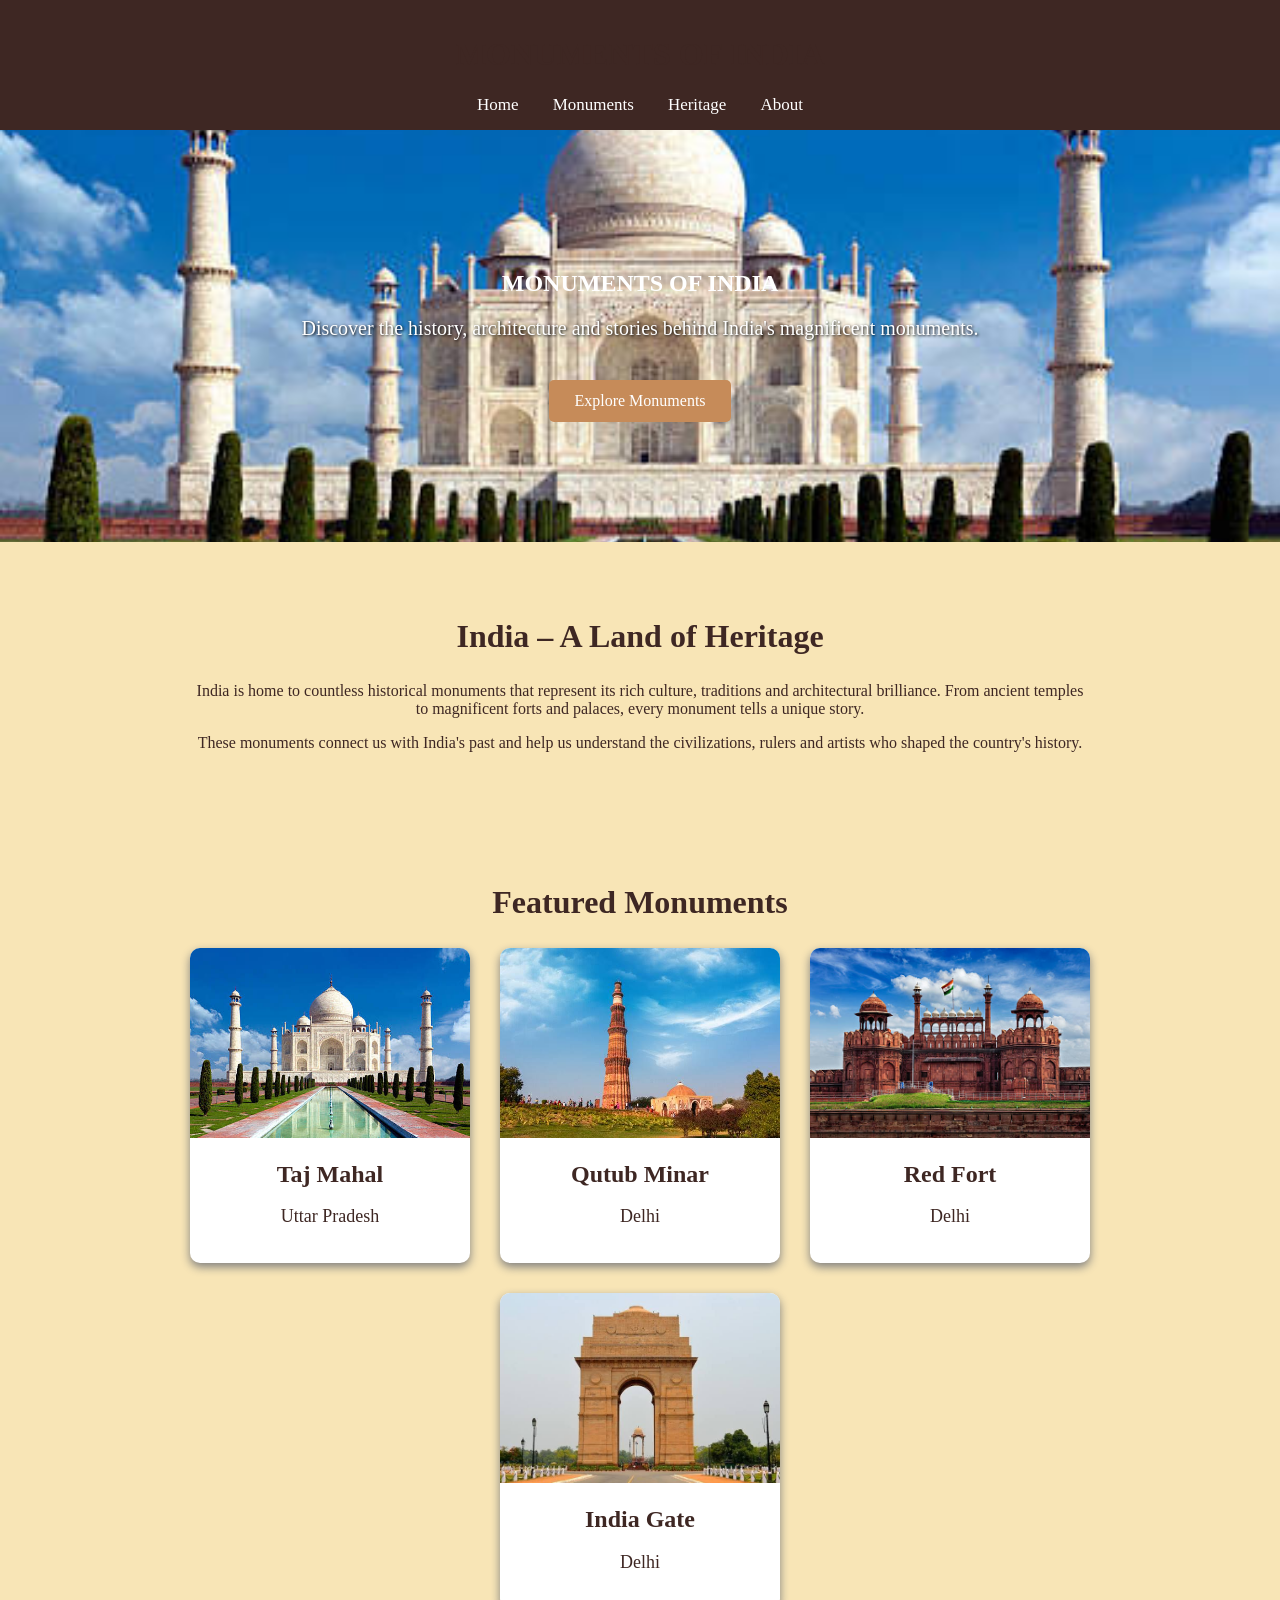
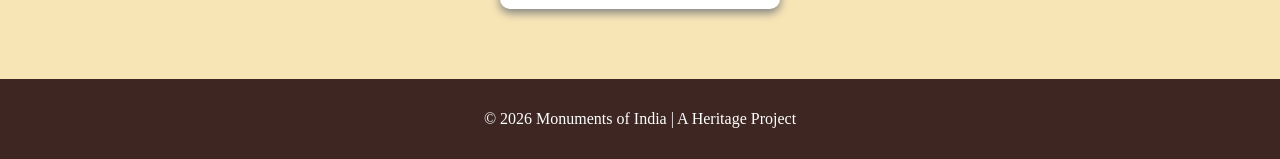
==== index.html @ ec110627 "Initial monuments website" ====
<!DOCTYPE html>
<html>

<head>
    <title>Monuments of India</title>
    <link rel="stylesheet" href="style.css">
</head>

<body style="background:#f8e5b6">

    <!-- Navigation Bar -->
    <div class="navbar" align="center">

        <h1>MONUMENTS OF INDIA</h1>


        <a href="index.html">Home</a>
        <a href="monuments.html">Monuments</a>
        <a href="heritage.html">Heritage</a>
        <a href="about.html">About</a>

    </div>


    <!-- Main Heading -->
    <div class="hero" align="center">

        <h2>MONUMENTS OF INDIA</h2>

        <p>
            Discover the history, architecture and stories
            behind India's magnificent monuments.
        </p>

        <a href="monuments.html" class="button">
            Explore Monuments
        </a>

    </div>


    <!-- Introduction -->
    <div class="intro" align="center">

        <h2>India – A Land of Heritage</h2>

        <p>
            India is home to countless historical monuments that
            represent its rich culture, traditions and architectural
            brilliance. From ancient temples to magnificent forts
            and palaces, every monument tells a unique story.
        </p>

        <p>
            These monuments connect us with India's past and help
            us understand the civilizations, rulers and artists
            who shaped the country's history.
        </p>

    </div>


    <!-- Featured Monuments -->
    <div class="featured" align="center">

        <h2>Featured Monuments</h2>

        <div class="cards" align="center">


            <!-- Taj Mahal -->
            <div class="card" align="center">

                <img src="images/tajmahal.jpg"
                     alt="Taj Mahal"
                     width="280">

                <h3>
                    <font size="5">Taj Mahal</font>
                </h3>

                <p>
                     <font size="4">Uttar Pradesh</font>
                </p>

            </div>


            <!-- Qutub Minar -->
            <div class="card" align="center">

                <img src="images/qutub.jpg"
                     alt="Qutub Minar"
                     width="280">

                <h3>
                    <font size="5">Qutub Minar</font>
                </h3>

                <p>
                    <font size="4">Delhi</font>
                </p>

            </div>


            <!-- Red Fort -->
            <div class="card" align="center">

                <img src="images/fort.jpg"
                     alt="Red Fort"
                     width="280">

                <h3>
                    <font size="5">Red Fort</font>
                </h3>

                <p>
                   <font size="4">Delhi</font>
                </p>

            </div>


            <!-- India Gate -->
            <div class="card" align="center">

                <img src="images/india gate.jpg"
                     alt="India Gate"
                     width="280">

                <h3>
                    <font size="5">India Gate</font>
                </h3>

                <p>
                     <font size="4">Delhi</font>
                </p>

            </div>

        </div>

    </div>


    <!-- Footer -->
    <footer align="center">

        <p>
            © 2026 Monuments of India | A Heritage Project
        </p>

    </footer>

</body>

</html>
---- style.css ----
body {
    margin: 0;
    font-family: Georgia, serif;
    background-color: #f5e6c8;
    color: #3e2723;
}


/* Navigation Bar */

.navbar {
    background-color: #3e2723;
    padding: 15px;
    text-align: center;
}

.navbar h2 {
    color: #f5e6c8;
    margin: 5px;
}

.navbar a {
    color: white;
    text-decoration: none;
    margin: 15px;
    font-size: 17px;
}

.navbar a:hover {
    color: #c68b59;
}


/* Home Hero Section */

.hero {
    text-align: center;
    padding: 120px 20px;
    background-image: url("images/tajmahal.jpg");
    background-size: cover;
    background-position: center;
    color: white;
}

.hero h1 {
    font-size: 50px;
    text-shadow: 2px 2px 5px black;
}

.hero p {
    font-size: 20px;
    text-shadow: 1px 1px 3px black;
}


/* Button */

.button {
    display: inline-block;
    background-color: #c68b59;
    color: white;
    padding: 12px 25px;
    text-decoration: none;
    margin-top: 20px;
    border-radius: 5px;
}


/* Introduction */

.intro {
    text-align: center;
    padding: 50px 15%;
}

.intro h2,
.featured h2 {
    font-size: 32px;
}


/* Featured Section */

.featured {
    text-align: center;
    padding: 40px;
}

.cards {
    display: flex;
    justify-content: center;
    gap: 30px;
    flex-wrap: wrap;
}


.card {
    background-color: white;
    width: 280px;
    padding-bottom: 20px;
    border-radius: 10px;
    box-shadow: 0 4px 10px gray;
}


.card img {
    width: 100%;
    height: 190px;
    object-fit: cover;
    border-radius: 10px 10px 0 0;
}


/* Heritage Page */

.page-heading {
    text-align: center;
    background-color: #c68b59;
    color: white;
    padding: 60px;
}


.page-heading h1 {
    font-size: 40px;
}


.heritage-content {
    padding: 40px 12%;
    line-height: 1.7;
}


.heritage-content h2 {
    color: #6d4030;
    margin-top: 30px;
}


/* Table */

table {
    width: 100%;
    border-collapse: collapse;
    margin-top: 20px;
    background-color: white;
}


th,
td {
    border: 1px solid #8d6e63;
    padding: 12px;
    text-align: center;
}


th {
    background-color: #3e2723;
    color: white;
}


/* Footer */

footer {
    background-color: #3e2723;
    color: white;
    text-align: center;
    padding: 15px;
    margin-top: 30px;
}
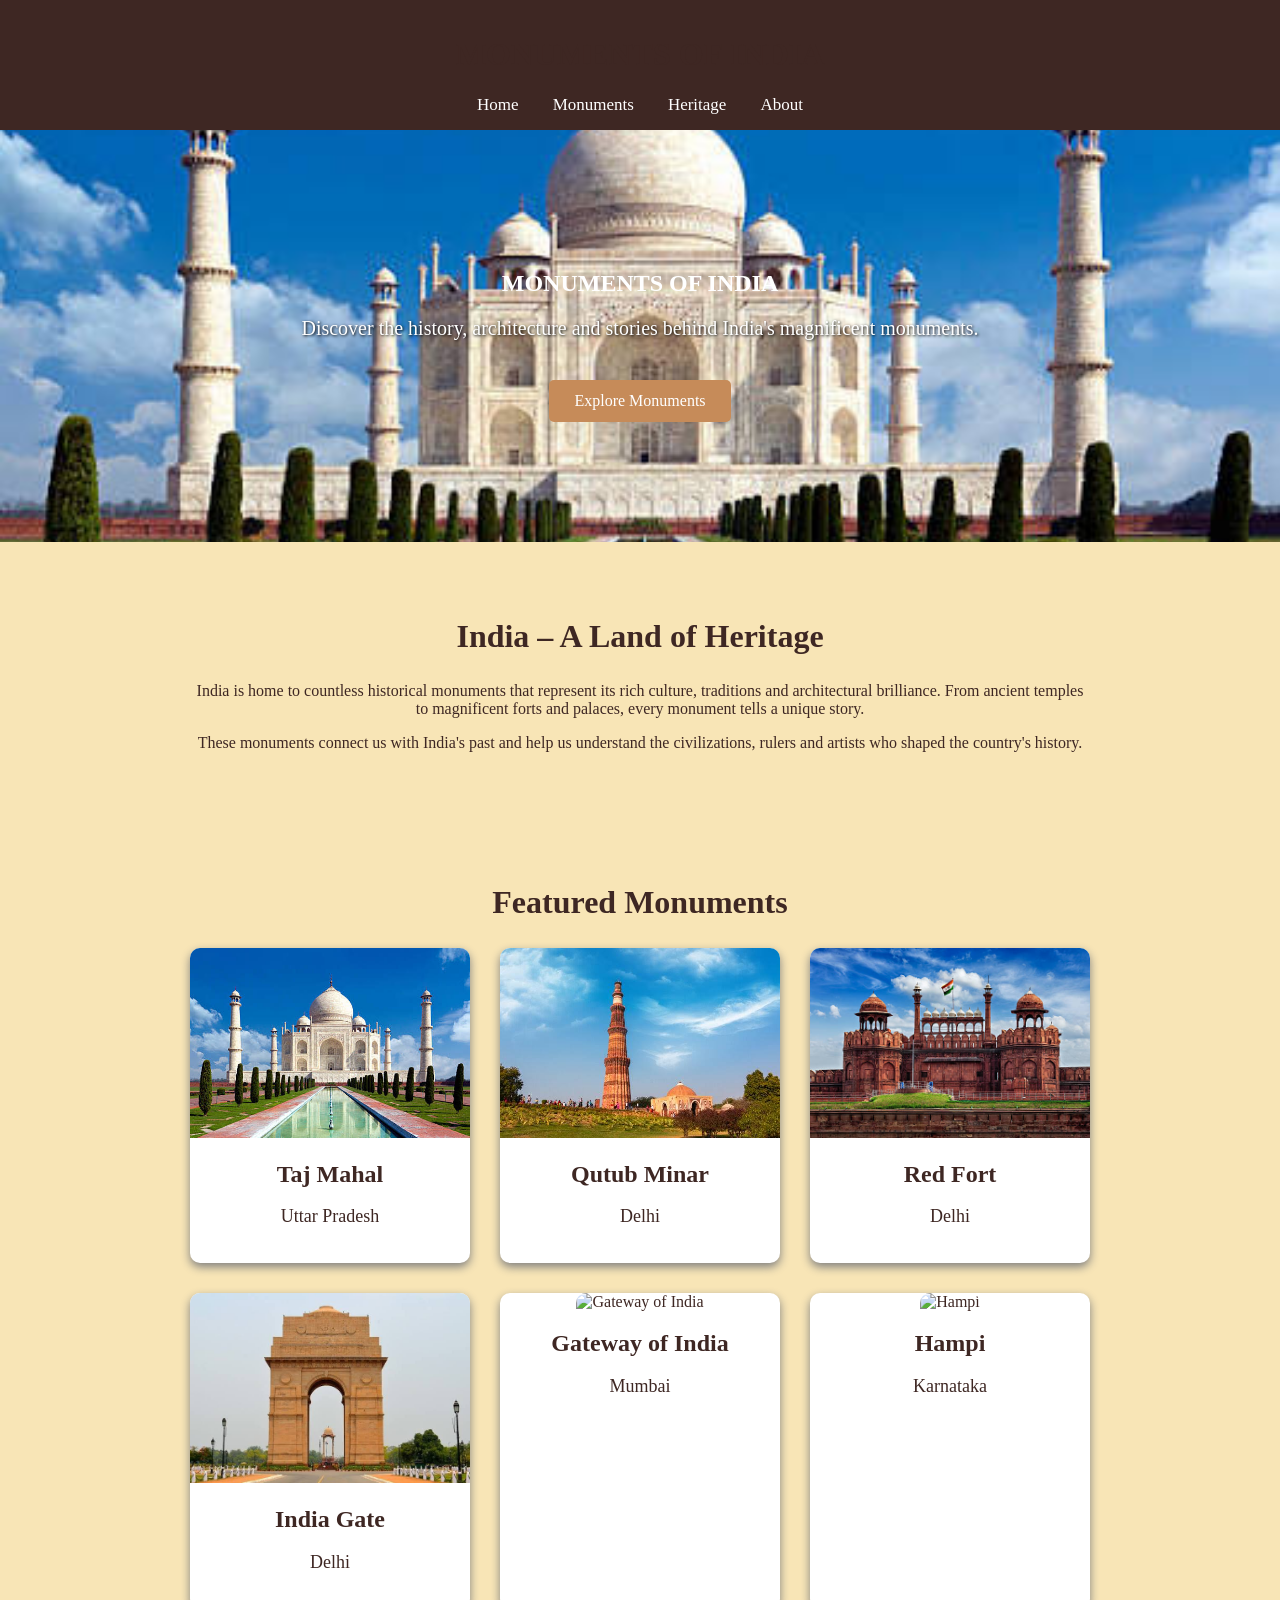
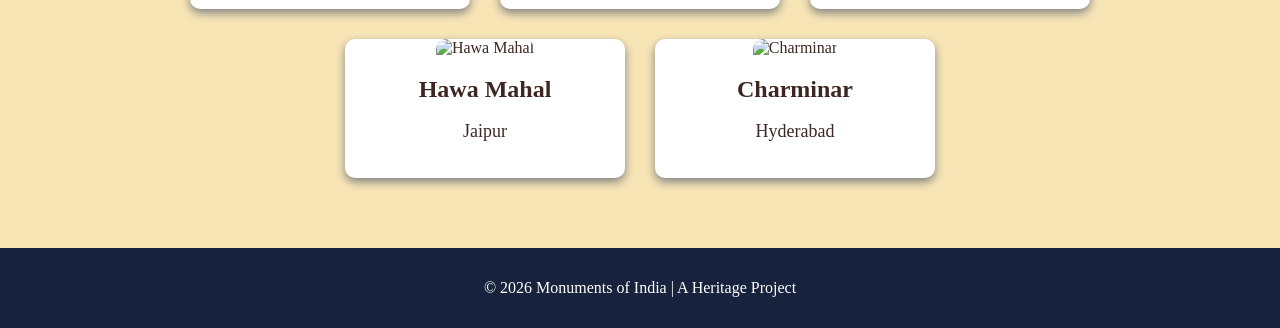
==== commit 8d6f9032: "Add files via upload" ====
--- a/index.html
+++ b/index.html
@@ -1,158 +1,207 @@
-<!DOCTYPE html>
-<html>
-
-<head>
-    <title>Monuments of India</title>
-    <link rel="stylesheet" href="style.css">
-</head>
-
-<body style="background:#f8e5b6">
-
-    <!-- Navigation Bar -->
-    <div class="navbar" align="center">
-
-        <h1>MONUMENTS OF INDIA</h1>
-
-
-        <a href="index.html">Home</a>
-        <a href="monuments.html">Monuments</a>
-        <a href="heritage.html">Heritage</a>
-        <a href="about.html">About</a>
-
-    </div>
-
-
-    <!-- Main Heading -->
-    <div class="hero" align="center">
-
-        <h2>MONUMENTS OF INDIA</h2>
-
-        <p>
-            Discover the history, architecture and stories
-            behind India's magnificent monuments.
-        </p>
-
-        <a href="monuments.html" class="button">
-            Explore Monuments
-        </a>
-
-    </div>
-
-
-    <!-- Introduction -->
-    <div class="intro" align="center">
-
-        <h2>India – A Land of Heritage</h2>
-
-        <p>
-            India is home to countless historical monuments that
-            represent its rich culture, traditions and architectural
-            brilliance. From ancient temples to magnificent forts
-            and palaces, every monument tells a unique story.
-        </p>
-
-        <p>
-            These monuments connect us with India's past and help
-            us understand the civilizations, rulers and artists
-            who shaped the country's history.
-        </p>
-
-    </div>
-
-
-    <!-- Featured Monuments -->
-    <div class="featured" align="center">
-
-        <h2>Featured Monuments</h2>
-
-        <div class="cards" align="center">
-
-
-            <!-- Taj Mahal -->
-            <div class="card" align="center">
-
-                <img src="images/tajmahal.jpg"
-                     alt="Taj Mahal"
-                     width="280">
-
-                <h3>
-                    <font size="5">Taj Mahal</font>
-                </h3>
-
-                <p>
-                     <font size="4">Uttar Pradesh</font>
-                </p>
-
-            </div>
-
-
-            <!-- Qutub Minar -->
-            <div class="card" align="center">
-
-                <img src="images/qutub.jpg"
-                     alt="Qutub Minar"
-                     width="280">
-
-                <h3>
-                    <font size="5">Qutub Minar</font>
-                </h3>
-
-                <p>
-                    <font size="4">Delhi</font>
-                </p>
-
-            </div>
-
-
-            <!-- Red Fort -->
-            <div class="card" align="center">
-
-                <img src="images/fort.jpg"
-                     alt="Red Fort"
-                     width="280">
-
-                <h3>
-                    <font size="5">Red Fort</font>
-                </h3>
-
-                <p>
-                   <font size="4">Delhi</font>
-                </p>
-
-            </div>
-
-
-            <!-- India Gate -->
-            <div class="card" align="center">
-
-                <img src="images/india gate.jpg"
-                     alt="India Gate"
-                     width="280">
-
-                <h3>
-                    <font size="5">India Gate</font>
-                </h3>
-
-                <p>
-                     <font size="4">Delhi</font>
-                </p>
-
-            </div>
-
-        </div>
-
-    </div>
-
-
-    <!-- Footer -->
-    <footer align="center">
-
-        <p>
-            © 2026 Monuments of India | A Heritage Project
-        </p>
-
-    </footer>
-
-</body>
-
+<!DOCTYPE html>
+<html>
+
+<head>
+    <title>Monuments of India</title>
+    <link rel="stylesheet" href="style.css">
+</head>
+
+<body style="background:#f8e5b6">
+
+    <!-- Navigation Bar -->
+    <div class="navbar" align="center">
+
+        <h1>MONUMENTS OF INDIA</h1>
+
+
+        <a href="index.html">Home</a>
+        <a href="monuments.html">Monuments</a>
+        <a href="heritage.html">Heritage</a>
+        <a href="about.html">About</a>
+
+    </div>
+
+
+    <!-- Main Heading -->
+    <div class="hero" align="center">
+
+        <h2>MONUMENTS OF INDIA</h2>
+
+        <p>
+            Discover the history, architecture and stories
+            behind India's magnificent monuments.
+        </p>
+
+        <a href="monuments.html" class="button">
+            Explore Monuments
+        </a>
+
+    </div>
+
+
+    <!-- Introduction -->
+    <div class="intro" align="center">
+
+        <h2>India – A Land of Heritage</h2>
+
+        <p>
+            India is home to countless historical monuments that
+            represent its rich culture, traditions and architectural
+            brilliance. From ancient temples to magnificent forts
+            and palaces, every monument tells a unique story.
+        </p>
+
+        <p>
+            These monuments connect us with India's past and help
+            us understand the civilizations, rulers and artists
+            who shaped the country's history.
+        </p>
+
+    </div>
+
+
+    <!-- Featured Monuments -->
+    <div class="featured" align="center">
+
+        <h2>Featured Monuments</h2>
+
+        <div class="cards" align="center">
+
+
+            <!-- Taj Mahal -->
+            <div class="card" align="center">
+
+                <img src="images/tajmahal.jpg"
+                     alt="Taj Mahal"
+                     width="280">
+
+                <h3>
+                    <font size="5">Taj Mahal</font>
+                </h3>
+
+                <p>
+                     <font size="4">Uttar Pradesh</font>
+                </p>
+
+            </div>
+
+
+            <!-- Qutub Minar -->
+            <div class="card" align="center">
+
+                <img src="images/qutub.jpg"
+                     alt="Qutub Minar"
+                     width="280">
+
+                <h3>
+                    <font size="5">Qutub Minar</font>
+                </h3>
+
+                <p>
+                    <font size="4">Delhi</font>
+                </p>
+
+            </div>
+
+
+            <!-- Red Fort -->
+            <div class="card" align="center">
+
+                <img src="images/fort.jpg"
+                     alt="Red Fort"
+                     width="280">
+
+                <h3>
+                    <font size="5">Red Fort</font>
+                </h3>
+
+                <p>
+                   <font size="4">Delhi</font>
+                </p>
+
+            </div>
+
+
+            <!-- India Gate -->
+            <div class="card" align="center">
+
+                <img src="images/india gate.jpg"
+                     alt="India Gate"
+                     width="280">
+
+                <h3>
+                    <font size="5">India Gate</font>
+                </h3>
+
+                <p>
+                     <font size="4">Delhi</font>
+                </p>
+
+            </div>
+            <!-- Gateway of India -->
+             <div class="card" align="centre">
+                <img src="images/Gateway of India.jpg"
+                     alt="Gateway of India"
+                     width="280">
+                <h3>
+                    <font size="5">Gateway of India</font>
+                </h3>
+                <p>
+                    <font size="4">Mumbai</font>
+                </p>
+            </div>
+                <!-- Hampi -->
+                 <div class="card" align="centre">
+                    <img src="images/Hampi.jpg"
+                    alt="Hampi"
+                    width="280">
+                    <h3>
+                        <font size="5">Hampi</font>
+                    </h3>
+                    <p>
+                        <font size="4">Karnataka</font>
+                    </p>
+                </div>
+                <!-- Hawa Mahal -->
+                 <div class="card" align="centre">
+                    <img src="images/hawa mahal.jpg"
+                         alt="Hawa Mahal"
+                         width="280">
+                    <h3>
+                        <font size="5">Hawa Mahal</font>
+                    </h3>
+                    <p>
+                        <font size="4">Jaipur</font>
+                    </p>
+                </div>
+                <!-- Charminar -->
+                 <div class="card" align="centre">
+                    <img src="images/charminar.jpg"
+                         alt="Charminar"
+                         width="280">
+                    <h3>
+                        <font size="5">Charminar</font>
+                    </h3>
+                    <p>
+                        <font size="4">Hyderabad</font>
+                    </p>
+                </div>
+
+
+        </div>
+
+    </div>
+
+
+    <!-- Footer -->
+    <footer align="center">
+
+        <p>
+            © 2026 Monuments of India | A Heritage Project
+        </p>
+
+    </footer>
+
+</body>
+
 </html>
--- a/style.css
+++ b/style.css
@@ -1,173 +1,236 @@
-body {
-    margin: 0;
-    font-family: Georgia, serif;
-    background-color: #f5e6c8;
-    color: #3e2723;
-}
-
-
-/* Navigation Bar */
-
-.navbar {
-    background-color: #3e2723;
-    padding: 15px;
-    text-align: center;
-}
-
-.navbar h2 {
-    color: #f5e6c8;
-    margin: 5px;
-}
-
-.navbar a {
-    color: white;
-    text-decoration: none;
-    margin: 15px;
-    font-size: 17px;
-}
-
-.navbar a:hover {
-    color: #c68b59;
-}
-
-
-/* Home Hero Section */
-
-.hero {
-    text-align: center;
-    padding: 120px 20px;
-    background-image: url("images/tajmahal.jpg");
-    background-size: cover;
-    background-position: center;
-    color: white;
-}
-
-.hero h1 {
-    font-size: 50px;
-    text-shadow: 2px 2px 5px black;
-}
-
-.hero p {
-    font-size: 20px;
-    text-shadow: 1px 1px 3px black;
-}
-
-
-/* Button */
-
-.button {
-    display: inline-block;
-    background-color: #c68b59;
-    color: white;
-    padding: 12px 25px;
-    text-decoration: none;
-    margin-top: 20px;
-    border-radius: 5px;
-}
-
-
-/* Introduction */
-
-.intro {
-    text-align: center;
-    padding: 50px 15%;
-}
-
-.intro h2,
-.featured h2 {
-    font-size: 32px;
-}
-
-
-/* Featured Section */
-
-.featured {
-    text-align: center;
-    padding: 40px;
-}
-
-.cards {
-    display: flex;
-    justify-content: center;
-    gap: 30px;
-    flex-wrap: wrap;
-}
-
-
-.card {
-    background-color: white;
-    width: 280px;
-    padding-bottom: 20px;
-    border-radius: 10px;
-    box-shadow: 0 4px 10px gray;
-}
-
-
-.card img {
-    width: 100%;
-    height: 190px;
-    object-fit: cover;
-    border-radius: 10px 10px 0 0;
-}
-
-
-/* Heritage Page */
-
-.page-heading {
-    text-align: center;
-    background-color: #c68b59;
-    color: white;
-    padding: 60px;
-}
-
-
-.page-heading h1 {
-    font-size: 40px;
-}
-
-
-.heritage-content {
-    padding: 40px 12%;
-    line-height: 1.7;
-}
-
-
-.heritage-content h2 {
-    color: #6d4030;
-    margin-top: 30px;
-}
-
-
-/* Table */
-
-table {
-    width: 100%;
-    border-collapse: collapse;
-    margin-top: 20px;
-    background-color: white;
-}
-
-
-th,
-td {
-    border: 1px solid #8d6e63;
-    padding: 12px;
-    text-align: center;
-}
-
-
-th {
-    background-color: #3e2723;
-    color: white;
-}
-
-
-/* Footer */
-
-footer {
-    background-color: #3e2723;
-    color: white;
-    text-align: center;
-    padding: 15px;
-    margin-top: 30px;
+body {
+    margin: 0;
+    font-family: Georgia, serif;
+    background-color: #f5e6c8;
+    color: #3e2723;
+}
+
+
+/* Navigation Bar */
+
+.navbar {
+    background-color: #3e2723;
+    padding: 15px;
+    text-align: center;
+}
+
+.navbar h2 {
+    color: #f5e6c8;
+    margin: 5px;
+}
+
+.navbar a {
+    color: white;
+    text-decoration: none;
+    margin: 15px;
+    font-size: 17px;
+}
+
+.navbar a:hover {
+    color: #c68b59;
+}
+
+
+/* Home Hero Section */
+
+.hero {
+    text-align: center;
+    padding: 120px 20px;
+    background-image: url("images/tajmahal.jpg");
+    background-size: cover;
+    background-position: center;
+    color: white;
+}
+
+.hero h1 {
+    font-size: 50px;
+    text-shadow: 2px 2px 5px black;
+}
+
+.hero p {
+    font-size: 20px;
+    text-shadow: 1px 1px 3px black;
+}
+
+
+/* Button */
+
+.button {
+    display: inline-block;
+    background-color: #c68b59;
+    color: white;
+    padding: 12px 25px;
+    text-decoration: none;
+    margin-top: 20px;
+    border-radius: 5px;
+}
+
+
+/* Introduction */
+
+.intro {
+    text-align: center;
+    padding: 50px 15%;
+}
+
+.intro h2,
+.featured h2 {
+    font-size: 32px;
+}
+
+
+/* Featured Section */
+
+.featured {
+    text-align: center;
+    padding: 40px;
+}
+
+.cards {
+    display: flex;
+    justify-content: center;
+    gap: 30px;
+    flex-wrap: wrap;
+}
+
+
+.card {
+    background-color: white;
+    width: 280px;
+    padding-bottom: 20px;
+    border-radius: 10px;
+    box-shadow: 0 4px 10px gray;
+}
+
+
+.card img {
+    width: 100%;
+    height: 190px;
+    object-fit: cover;
+    border-radius: 10px 10px 0 0;
+}
+
+
+/* Heritage Page */
+
+.page-heading {
+    text-align: center;
+    background-color: #c68b59;
+    color: white;
+    padding: 60px;
+}
+
+
+.page-heading h1 {
+    font-size: 40px;
+}
+
+
+.heritage-content {
+    padding: 40px 12%;
+    line-height: 1.7;
+}
+
+
+.heritage-content h2 {
+    color: #6d4030;
+    margin-top: 30px;
+}
+
+
+/* Table */
+
+table {
+    width: 100%;
+    border-collapse: collapse;
+    margin-top: 20px;
+    background-color: white;
+}
+
+
+th,
+td {
+    border: 1px solid #8d6e63;
+    padding: 12px;
+    text-align: center;
+}
+
+
+th {
+    background-color: #3e2723;
+    color: white;
+}
+
+
+/* Footer */
+
+footer {
+    background-color: #3e2723;
+    color: white;
+    text-align: center;
+    padding: 15px;
+    margin-top: 30px;
+}
+/* /Centre monument images and cards */
+.monument-container{
+    display:flex;
+    justify-content:centre;
+    align-items: flexstart;
+    flex-wrap:wrap;
+    gap: 30px;
+    padding: 20px;
+}
+.monument-card{
+    width: 300px;
+    text-align: centre;
+    background-color: white;
+    padding: 15px;
+    box-shadow: 0 4px 10px gray;
+}
+.monument-card img{
+    display: block;
+    width:100%;
+    height : 200px;
+    object-fit: cover;
+    margin: 0 auto;
+    border-radius: 8px;
+}
+.monument-card h3{
+    margin:12px 0;
+    color: #3e2723;
+}
+.monument-card p{
+   line-height: 1.6;
+}
+.about-content {
+    max-width: 900px;
+    margin: 40px auto;
+    padding: 30px;
+    background-color: white;
+    border-radius: 10px;
+    line-height: 1.8;
+    text-align: center;
+}
+
+.about-content h2 {
+    color: #8B4513;
+    font-size: 32px;
+}
+
+.about-content h3 {
+    color: #C68B59;
+    font-size: 25px;
+}
+
+.about-content p {
+    font-size: 18px;
+    color: #333;
+}
+
+footer {
+    background-color: #17233D;
+    color: white;
+    text-align: center;
+    padding: 15px;
+    margin-top: 30px;
 }
